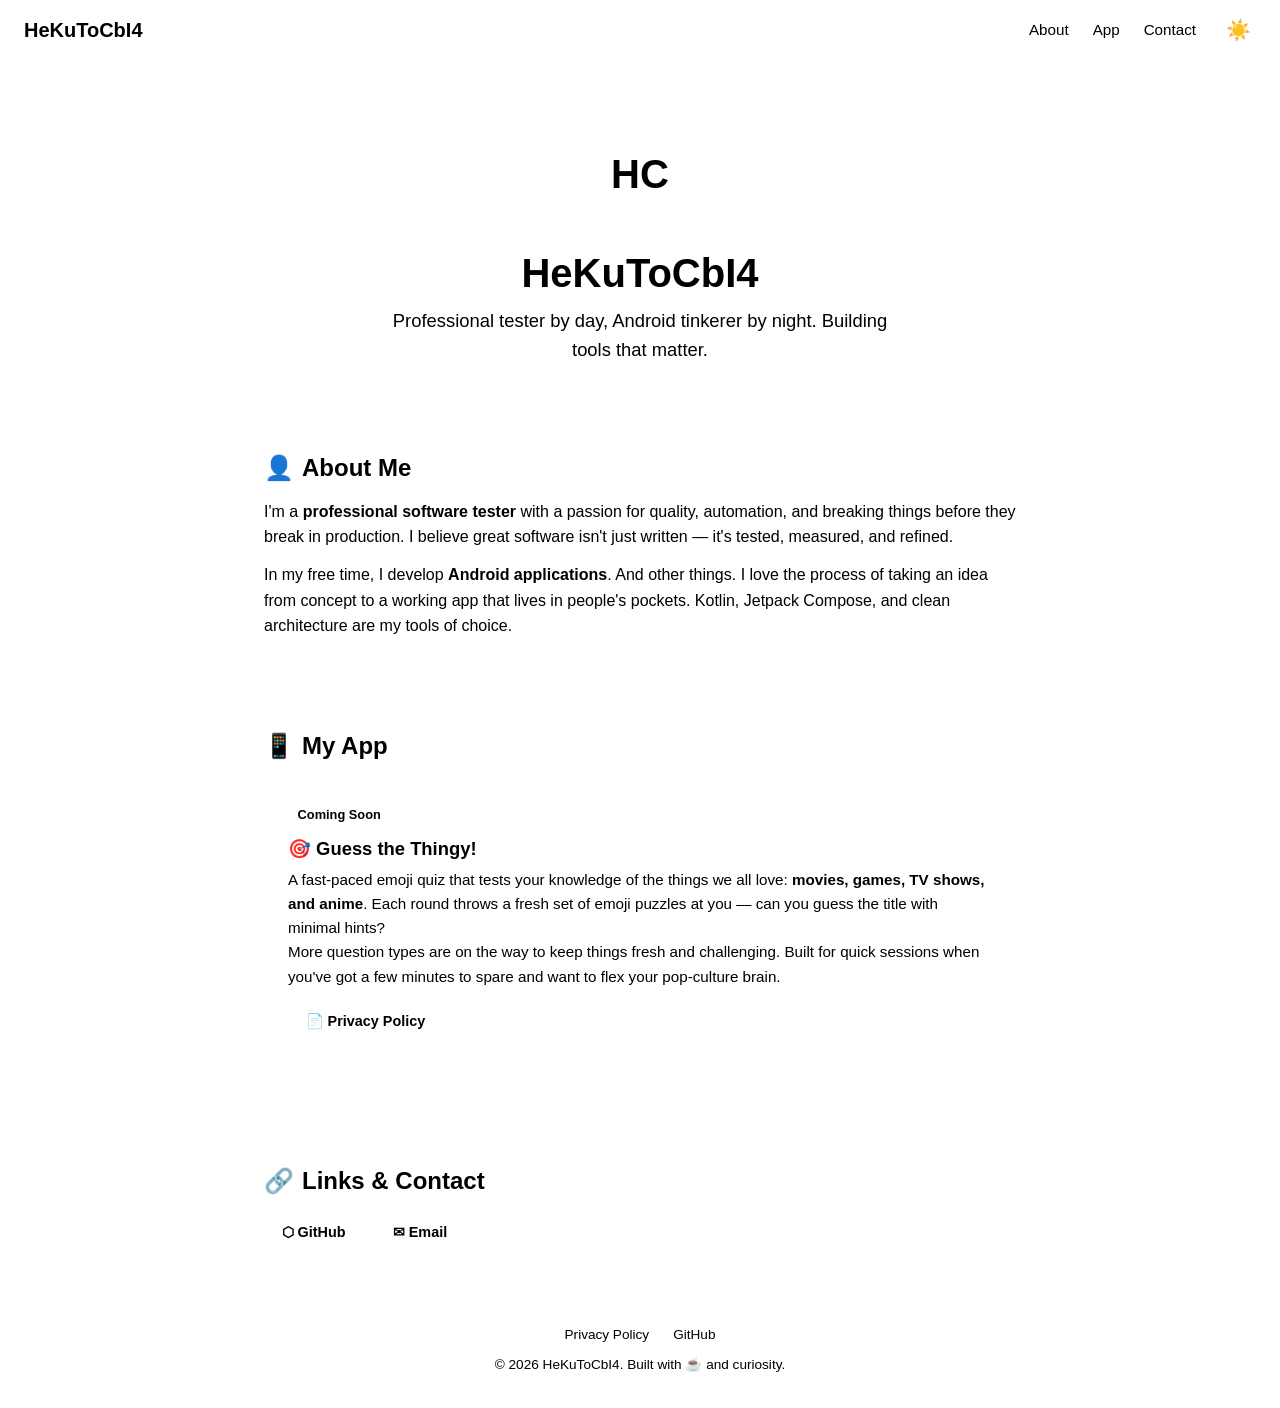
==== index.html @ b341ae11 "first draft" ====
<!DOCTYPE html>
<html lang="en" data-theme="dark">
<head>
  <meta charset="UTF-8">
  <meta name="viewport" content="width=device-width, initial-scale=1.0">
  <meta name="description" content="HeKuToCbI4 — Professional tester | Beginner Android app developer">
  <title>HeKuToCbI4 — Tester & Developer</title>

  <!-- MD3 Color Tokens -->
  <link rel="stylesheet" href="css/dark.css">
  <link rel="stylesheet" href="css/dark-mc.css">
  <link rel="stylesheet" href="css/dark-hc.css">
  <link rel="stylesheet" href="css/light.css">
  <link rel="stylesheet" href="css/light-mc.css">
  <link rel="stylesheet" href="css/light-hc.css">

  <!-- Layout -->
  <link rel="stylesheet" href="main.css">

  <script>
    (function () {
      const saved = localStorage.getItem('theme');
      if (saved === 'light') {
        document.documentElement.dataset.theme = 'light';
      }
    })();
  </script>
</head>
<body>
  <nav class="site-nav">
    <span class="logo">HeKuToCbI4</span>
    <ul class="nav-links">
      <li><a href="#about">About</a></li>
      <li><a href="#app">App</a></li>
      <li><a href="#contact">Contact</a></li>
      <li><button class="theme-toggle" id="theme-toggle" aria-label="Toggle theme" title="Toggle light/dark mode">🌙</button></li>
    </ul>
  </nav>

  <main>
    <!-- Hero -->
    <header class="hero">
      <div class="avatar">HC</div>
      <h1>HeKuToCbI4</h1>
      <p class="tagline">Professional tester by day, Android tinkerer by night. Building tools that matter.</p>
    </header>

    <div class="container">

      <!-- About -->
      <section class="section" id="about">
        <h2><span class="icon">👤</span> About Me</h2>
        <p>
          I'm a <strong>professional software tester</strong> with a passion for quality, automation,
          and breaking things before they break in production. I believe great software isn't just
          written — it's tested, measured, and refined.
        </p>
        <p>
          In my free time, I develop <strong>Android applications</strong>. And other things. I love the process of
          taking an idea from concept to a working app that lives in people's pockets. Kotlin,
          Jetpack Compose, and clean architecture are my tools of choice.
        </p>
      </section>

      <!-- App -->
      <section class="section" id="app">
        <h2><span class="icon">📱</span> My App</h2>

        <article class="card">
          <span class="badge">Coming Soon</span>
          <h3>🎯 Guess the Thingy!</h3>
          <p>
            A fast-paced emoji quiz that tests your knowledge of the things we all love:
            <strong>movies, games, TV shows, and anime</strong>. Each round throws a fresh
            set of emoji puzzles at you — can you guess the title with minimal hints?
          </p>
          <p>
            More question types are on the way to keep things fresh and challenging.
            Built for quick sessions when you've got a few minutes to spare and want
            to flex your pop-culture brain.
          </p>
          <div class="link-row">
            <a href="privacy-policy.html" class="btn btn-outline">📄 Privacy Policy</a>
          </div>
        </article>
      </section>

      <!-- Contact / Links -->
      <section class="section" id="contact">
        <h2><span class="icon">🔗</span> Links & Contact</h2>
        <div class="link-row">
          <a href="https://github.com/HeKuToCbI4" class="btn btn-primary" target="_blank" rel="noopener">
            ⬡ GitHub
          </a>
          <a href="mailto:hekutocbi4@gmail.com" class="btn btn-outline">
            ✉ Email
          </a>
        </div>
      </section>

    </div>
  </main>

  <footer class="site-footer">
    <div class="footer-links">
      <a href="privacy-policy.html">Privacy Policy</a>
      <a href="https://github.com/HeKuToCbI4" target="_blank" rel="noopener">GitHub</a>
    </div>
    <p>&copy; 2026 HeKuToCbI4. Built with ☕ and curiosity.</p>
  </footer>

  <script>
    (function () {
      const html = document.documentElement;
      const toggle = document.getElementById('theme-toggle');
      const isDark = () => html.dataset.theme === 'dark';

      function applyTheme() {
        const dark = isDark();
        // Remove all theme classes
        html.classList.remove('light', 'light-medium-contrast', 'light-high-contrast',
                               'dark', 'dark-medium-contrast', 'dark-high-contrast');
        // Apply the appropriate class
        html.classList.add(dark ? 'dark' : 'light');
        toggle.textContent = dark ? '☀️' : '🌙';
      }

      toggle.addEventListener('click', () => {
        html.dataset.theme = isDark() ? 'light' : 'dark';
        localStorage.setItem('theme', html.dataset.theme);
        applyTheme();
      });

      applyTheme();
    })();
  </script>
</body>
</html>
---- css/dark.css ----
.dark {
  --md-sys-color-primary: rgb(209 188 255);
  --md-sys-color-surface-tint: rgb(209 188 255);
  --md-sys-color-on-primary: rgb(61 0 143);
  --md-sys-color-primary-container: rgb(85 0 194);
  --md-sys-color-on-primary-container: rgb(191 163 255);
  --md-sys-color-secondary: rgb(209 188 255);
  --md-sys-color-on-secondary: rgb(57 34 105);
  --md-sys-color-secondary-container: rgb(80 57 129);
  --md-sys-color-on-secondary-container: rgb(193 168 248);
  --md-sys-color-tertiary: rgb(255 172 232);
  --md-sys-color-on-tertiary: rgb(94 0 83);
  --md-sys-color-tertiary-container: rgb(128 0 114);
  --md-sys-color-on-tertiary-container: rgb(255 135 228);
  --md-sys-color-error: rgb(255 180 171);
  --md-sys-color-on-error: rgb(105 0 5);
  --md-sys-color-error-container: rgb(147 0 10);
  --md-sys-color-on-error-container: rgb(255 218 214);
  --md-sys-color-background: rgb(21 18 27);
  --md-sys-color-on-background: rgb(231 224 237);
  --md-sys-color-surface: rgb(21 18 27);
  --md-sys-color-on-surface: rgb(231 224 237);
  --md-sys-color-surface-variant: rgb(74 68 85);
  --md-sys-color-on-surface-variant: rgb(204 195 215);
  --md-sys-color-outline: rgb(149 141 160);
  --md-sys-color-outline-variant: rgb(74 68 85);
  --md-sys-color-shadow: rgb(0 0 0);
  --md-sys-color-scrim: rgb(0 0 0);
  --md-sys-color-inverse-surface: rgb(231 224 237);
  --md-sys-color-inverse-on-surface: rgb(50 47 57);
  --md-sys-color-inverse-primary: rgb(112 54 221);
  --md-sys-color-primary-fixed: rgb(234 221 255);
  --md-sys-color-on-primary-fixed: rgb(36 0 91);
  --md-sys-color-primary-fixed-dim: rgb(209 188 255);
  --md-sys-color-on-primary-fixed-variant: rgb(87 9 196);
  --md-sys-color-secondary-fixed: rgb(234 221 255);
  --md-sys-color-on-secondary-fixed: rgb(35 7 83);
  --md-sys-color-secondary-fixed-dim: rgb(209 188 255);
  --md-sys-color-on-secondary-fixed-variant: rgb(80 57 129);
  --md-sys-color-tertiary-fixed: rgb(255 215 240);
  --md-sys-color-on-tertiary-fixed: rgb(58 0 51);
  --md-sys-color-tertiary-fixed-dim: rgb(255 172 232);
  --md-sys-color-on-tertiary-fixed-variant: rgb(131 5 117);
  --md-sys-color-surface-dim: rgb(21 18 27);
  --md-sys-color-surface-bright: rgb(59 55 66);
  --md-sys-color-surface-container-lowest: rgb(16 13 22);
  --md-sys-color-surface-container-low: rgb(29 26 36);
  --md-sys-color-surface-container: rgb(33 30 40);
  --md-sys-color-surface-container-high: rgb(44 40 50);
  --md-sys-color-surface-container-highest: rgb(55 51 61);
}
---- css/dark-mc.css ----
.dark-medium-contrast {
  --md-sys-color-primary: rgb(228 214 255);
  --md-sys-color-surface-tint: rgb(209 188 255);
  --md-sys-color-on-primary: rgb(48 0 116);
  --md-sys-color-primary-container: rgb(162 119 255);
  --md-sys-color-on-primary-container: rgb(0 0 0);
  --md-sys-color-secondary: rgb(228 214 255);
  --md-sys-color-on-secondary: rgb(46 21 93);
  --md-sys-color-secondary-container: rgb(156 132 209);
  --md-sys-color-on-secondary-container: rgb(0 0 0);
  --md-sys-color-tertiary: rgb(255 206 238);
  --md-sys-color-on-tertiary: rgb(75 0 66);
  --md-sys-color-tertiary-container: rgb(222 97 197);
  --md-sys-color-on-tertiary-container: rgb(0 0 0);
  --md-sys-color-error: rgb(255 210 204);
  --md-sys-color-on-error: rgb(84 0 3);
  --md-sys-color-error-container: rgb(255 84 73);
  --md-sys-color-on-error-container: rgb(0 0 0);
  --md-sys-color-background: rgb(21 18 27);
  --md-sys-color-on-background: rgb(231 224 237);
  --md-sys-color-surface: rgb(21 18 27);
  --md-sys-color-on-surface: rgb(255 255 255);
  --md-sys-color-surface-variant: rgb(74 68 85);
  --md-sys-color-on-surface-variant: rgb(226 217 237);
  --md-sys-color-outline: rgb(183 174 194);
  --md-sys-color-outline-variant: rgb(149 141 160);
  --md-sys-color-shadow: rgb(0 0 0);
  --md-sys-color-scrim: rgb(0 0 0);
  --md-sys-color-inverse-surface: rgb(231 224 237);
  --md-sys-color-inverse-on-surface: rgb(44 40 50);
  --md-sys-color-inverse-primary: rgb(89 13 197);
  --md-sys-color-primary-fixed: rgb(234 221 255);
  --md-sys-color-on-primary-fixed: rgb(23 0 65);
  --md-sys-color-primary-fixed-dim: rgb(209 188 255);
  --md-sys-color-on-primary-fixed-variant: rgb(68 0 158);
  --md-sys-color-secondary-fixed: rgb(234 221 255);
  --md-sys-color-on-secondary-fixed: rgb(23 0 65);
  --md-sys-color-secondary-fixed-dim: rgb(209 188 255);
  --md-sys-color-on-secondary-fixed-variant: rgb(63 40 111);
  --md-sys-color-tertiary-fixed: rgb(255 215 240);
  --md-sys-color-on-tertiary-fixed: rgb(40 0 34);
  --md-sys-color-tertiary-fixed-dim: rgb(255 172 232);
  --md-sys-color-on-tertiary-fixed-variant: rgb(104 0 92);
  --md-sys-color-surface-dim: rgb(21 18 27);
  --md-sys-color-surface-bright: rgb(71 67 77);
  --md-sys-color-surface-container-lowest: rgb(8 6 14);
  --md-sys-color-surface-container-low: rgb(31 28 38);
  --md-sys-color-surface-container: rgb(42 38 48);
  --md-sys-color-surface-container-high: rgb(53 49 59);
  --md-sys-color-surface-container-highest: rgb(64 60 70);
}
---- css/dark-hc.css ----
.dark-high-contrast {
  --md-sys-color-primary: rgb(246 236 255);
  --md-sys-color-surface-tint: rgb(209 188 255);
  --md-sys-color-on-primary: rgb(0 0 0);
  --md-sys-color-primary-container: rgb(206 183 255);
  --md-sys-color-on-primary-container: rgb(16 0 50);
  --md-sys-color-secondary: rgb(246 236 255);
  --md-sys-color-on-secondary: rgb(0 0 0);
  --md-sys-color-secondary-container: rgb(206 183 255);
  --md-sys-color-on-secondary-container: rgb(16 0 50);
  --md-sys-color-tertiary: rgb(255 235 245);
  --md-sys-color-on-tertiary: rgb(0 0 0);
  --md-sys-color-tertiary-container: rgb(255 166 231);
  --md-sys-color-on-tertiary-container: rgb(30 0 25);
  --md-sys-color-error: rgb(255 236 233);
  --md-sys-color-on-error: rgb(0 0 0);
  --md-sys-color-error-container: rgb(255 174 164);
  --md-sys-color-on-error-container: rgb(34 0 1);
  --md-sys-color-background: rgb(21 18 27);
  --md-sys-color-on-background: rgb(231 224 237);
  --md-sys-color-surface: rgb(21 18 27);
  --md-sys-color-on-surface: rgb(255 255 255);
  --md-sys-color-surface-variant: rgb(74 68 85);
  --md-sys-color-on-surface-variant: rgb(255 255 255);
  --md-sys-color-outline: rgb(246 236 255);
  --md-sys-color-outline-variant: rgb(200 191 211);
  --md-sys-color-shadow: rgb(0 0 0);
  --md-sys-color-scrim: rgb(0 0 0);
  --md-sys-color-inverse-surface: rgb(231 224 237);
  --md-sys-color-inverse-on-surface: rgb(0 0 0);
  --md-sys-color-inverse-primary: rgb(89 13 197);
  --md-sys-color-primary-fixed: rgb(234 221 255);
  --md-sys-color-on-primary-fixed: rgb(0 0 0);
  --md-sys-color-primary-fixed-dim: rgb(209 188 255);
  --md-sys-color-on-primary-fixed-variant: rgb(23 0 65);
  --md-sys-color-secondary-fixed: rgb(234 221 255);
  --md-sys-color-on-secondary-fixed: rgb(0 0 0);
  --md-sys-color-secondary-fixed-dim: rgb(209 188 255);
  --md-sys-color-on-secondary-fixed-variant: rgb(23 0 65);
  --md-sys-color-tertiary-fixed: rgb(255 215 240);
  --md-sys-color-on-tertiary-fixed: rgb(0 0 0);
  --md-sys-color-tertiary-fixed-dim: rgb(255 172 232);
  --md-sys-color-on-tertiary-fixed-variant: rgb(40 0 34);
  --md-sys-color-surface-dim: rgb(21 18 27);
  --md-sys-color-surface-bright: rgb(83 78 89);
  --md-sys-color-surface-container-lowest: rgb(0 0 0);
  --md-sys-color-surface-container-low: rgb(33 30 40);
  --md-sys-color-surface-container: rgb(50 47 57);
  --md-sys-color-surface-container-high: rgb(62 58 68);
  --md-sys-color-surface-container-highest: rgb(73 69 80);
}
---- css/light.css ----
.light {
  --md-sys-color-primary: rgb(58 0 138);
  --md-sys-color-surface-tint: rgb(112 54 221);
  --md-sys-color-on-primary: rgb(255 255 255);
  --md-sys-color-primary-container: rgb(85 0 194);
  --md-sys-color-on-primary-container: rgb(191 163 255);
  --md-sys-color-secondary: rgb(104 82 154);
  --md-sys-color-on-secondary: rgb(255 255 255);
  --md-sys-color-secondary-container: rgb(200 174 255);
  --md-sys-color-on-secondary-container: rgb(84 62 133);
  --md-sys-color-tertiary: rgb(90 0 79);
  --md-sys-color-on-tertiary: rgb(255 255 255);
  --md-sys-color-tertiary-container: rgb(128 0 114);
  --md-sys-color-on-tertiary-container: rgb(255 135 228);
  --md-sys-color-error: rgb(186 26 26);
  --md-sys-color-on-error: rgb(255 255 255);
  --md-sys-color-error-container: rgb(255 218 214);
  --md-sys-color-on-error-container: rgb(147 0 10);
  --md-sys-color-background: rgb(254 247 255);
  --md-sys-color-on-background: rgb(29 26 36);
  --md-sys-color-surface: rgb(254 247 255);
  --md-sys-color-on-surface: rgb(29 26 36);
  --md-sys-color-surface-variant: rgb(232 223 244);
  --md-sys-color-on-surface-variant: rgb(74 68 85);
  --md-sys-color-outline: rgb(123 116 134);
  --md-sys-color-outline-variant: rgb(204 195 215);
  --md-sys-color-shadow: rgb(0 0 0);
  --md-sys-color-scrim: rgb(0 0 0);
  --md-sys-color-inverse-surface: rgb(50 47 57);
  --md-sys-color-inverse-on-surface: rgb(246 238 252);
  --md-sys-color-inverse-primary: rgb(209 188 255);
  --md-sys-color-primary-fixed: rgb(234 221 255);
  --md-sys-color-on-primary-fixed: rgb(36 0 91);
  --md-sys-color-primary-fixed-dim: rgb(209 188 255);
  --md-sys-color-on-primary-fixed-variant: rgb(87 9 196);
  --md-sys-color-secondary-fixed: rgb(234 221 255);
  --md-sys-color-on-secondary-fixed: rgb(35 7 83);
  --md-sys-color-secondary-fixed-dim: rgb(209 188 255);
  --md-sys-color-on-secondary-fixed-variant: rgb(80 57 129);
  --md-sys-color-tertiary-fixed: rgb(255 215 240);
  --md-sys-color-on-tertiary-fixed: rgb(58 0 51);
  --md-sys-color-tertiary-fixed-dim: rgb(255 172 232);
  --md-sys-color-on-tertiary-fixed-variant: rgb(131 5 117);
  --md-sys-color-surface-dim: rgb(223 215 229);
  --md-sys-color-surface-bright: rgb(254 247 255);
  --md-sys-color-surface-container-lowest: rgb(255 255 255);
  --md-sys-color-surface-container-low: rgb(249 241 255);
  --md-sys-color-surface-container: rgb(243 235 249);
  --md-sys-color-surface-container-high: rgb(237 229 243);
  --md-sys-color-surface-container-highest: rgb(231 224 237);
}
---- css/light-mc.css ----
.light-medium-contrast {
  --md-sys-color-primary: rgb(58 0 138);
  --md-sys-color-surface-tint: rgb(112 54 221);
  --md-sys-color-on-primary: rgb(255 255 255);
  --md-sys-color-primary-container: rgb(85 0 194);
  --md-sys-color-on-primary-container: rgb(228 214 255);
  --md-sys-color-secondary: rgb(63 40 111);
  --md-sys-color-on-secondary: rgb(255 255 255);
  --md-sys-color-secondary-container: rgb(119 96 170);
  --md-sys-color-on-secondary-container: rgb(255 255 255);
  --md-sys-color-tertiary: rgb(90 0 79);
  --md-sys-color-on-tertiary: rgb(255 255 255);
  --md-sys-color-tertiary-container: rgb(128 0 114);
  --md-sys-color-on-tertiary-container: rgb(255 206 238);
  --md-sys-color-error: rgb(116 0 6);
  --md-sys-color-on-error: rgb(255 255 255);
  --md-sys-color-error-container: rgb(207 44 39);
  --md-sys-color-on-error-container: rgb(255 255 255);
  --md-sys-color-background: rgb(254 247 255);
  --md-sys-color-on-background: rgb(29 26 36);
  --md-sys-color-surface: rgb(254 247 255);
  --md-sys-color-on-surface: rgb(19 16 25);
  --md-sys-color-surface-variant: rgb(232 223 244);
  --md-sys-color-on-surface-variant: rgb(57 52 67);
  --md-sys-color-outline: rgb(86 80 97);
  --md-sys-color-outline-variant: rgb(113 106 124);
  --md-sys-color-shadow: rgb(0 0 0);
  --md-sys-color-scrim: rgb(0 0 0);
  --md-sys-color-inverse-surface: rgb(50 47 57);
  --md-sys-color-inverse-on-surface: rgb(246 238 252);
  --md-sys-color-inverse-primary: rgb(209 188 255);
  --md-sys-color-primary-fixed: rgb(127 72 236);
  --md-sys-color-on-primary-fixed: rgb(255 255 255);
  --md-sys-color-primary-fixed-dim: rgb(102 40 210);
  --md-sys-color-on-primary-fixed-variant: rgb(255 255 255);
  --md-sys-color-secondary-fixed: rgb(119 96 170);
  --md-sys-color-on-secondary-fixed: rgb(255 255 255);
  --md-sys-color-secondary-fixed-dim: rgb(94 72 144);
  --md-sys-color-on-secondary-fixed-variant: rgb(255 255 255);
  --md-sys-color-tertiary-fixed: rgb(179 60 159);
  --md-sys-color-on-tertiary-fixed: rgb(255 255 255);
  --md-sys-color-tertiary-fixed-dim: rgb(149 30 132);
  --md-sys-color-on-tertiary-fixed-variant: rgb(255 255 255);
  --md-sys-color-surface-dim: rgb(203 196 209);
  --md-sys-color-surface-bright: rgb(254 247 255);
  --md-sys-color-surface-container-lowest: rgb(255 255 255);
  --md-sys-color-surface-container-low: rgb(249 241 255);
  --md-sys-color-surface-container: rgb(237 229 243);
  --md-sys-color-surface-container-high: rgb(226 218 232);
  --md-sys-color-surface-container-highest: rgb(214 207 220);
}
---- css/light-hc.css ----
.light-high-contrast {
  --md-sys-color-primary: rgb(56 0 133);
  --md-sys-color-surface-tint: rgb(112 54 221);
  --md-sys-color-on-primary: rgb(255 255 255);
  --md-sys-color-primary-container: rgb(85 0 194);
  --md-sys-color-on-primary-container: rgb(255 255 255);
  --md-sys-color-secondary: rgb(52 29 100);
  --md-sys-color-on-secondary: rgb(255 255 255);
  --md-sys-color-secondary-container: rgb(82 60 131);
  --md-sys-color-on-secondary-container: rgb(255 255 255);
  --md-sys-color-tertiary: rgb(86 0 76);
  --md-sys-color-on-tertiary: rgb(255 255 255);
  --md-sys-color-tertiary-container: rgb(128 0 114);
  --md-sys-color-on-tertiary-container: rgb(255 255 255);
  --md-sys-color-error: rgb(96 0 4);
  --md-sys-color-on-error: rgb(255 255 255);
  --md-sys-color-error-container: rgb(152 0 10);
  --md-sys-color-on-error-container: rgb(255 255 255);
  --md-sys-color-background: rgb(254 247 255);
  --md-sys-color-on-background: rgb(29 26 36);
  --md-sys-color-surface: rgb(254 247 255);
  --md-sys-color-on-surface: rgb(0 0 0);
  --md-sys-color-surface-variant: rgb(232 223 244);
  --md-sys-color-on-surface-variant: rgb(0 0 0);
  --md-sys-color-outline: rgb(47 42 57);
  --md-sys-color-outline-variant: rgb(76 70 87);
  --md-sys-color-shadow: rgb(0 0 0);
  --md-sys-color-scrim: rgb(0 0 0);
  --md-sys-color-inverse-surface: rgb(50 47 57);
  --md-sys-color-inverse-on-surface: rgb(255 255 255);
  --md-sys-color-inverse-primary: rgb(209 188 255);
  --md-sys-color-primary-fixed: rgb(90 17 199);
  --md-sys-color-on-primary-fixed: rgb(255 255 255);
  --md-sys-color-primary-fixed-dim: rgb(64 0 149);
  --md-sys-color-on-primary-fixed-variant: rgb(255 255 255);
  --md-sys-color-secondary-fixed: rgb(82 60 131);
  --md-sys-color-on-secondary-fixed: rgb(255 255 255);
  --md-sys-color-secondary-fixed-dim: rgb(59 36 107);
  --md-sys-color-on-secondary-fixed-variant: rgb(255 255 255);
  --md-sys-color-tertiary-fixed: rgb(134 11 119);
  --md-sys-color-on-tertiary-fixed: rgb(255 255 255);
  --md-sys-color-tertiary-fixed-dim: rgb(98 0 87);
  --md-sys-color-on-tertiary-fixed-variant: rgb(255 255 255);
  --md-sys-color-surface-dim: rgb(189 182 195);
  --md-sys-color-surface-bright: rgb(254 247 255);
  --md-sys-color-surface-container-lowest: rgb(255 255 255);
  --md-sys-color-surface-container-low: rgb(246 238 252);
  --md-sys-color-surface-container: rgb(231 224 237);
  --md-sys-color-surface-container-high: rgb(217 210 223);
  --md-sys-color-surface-container-highest: rgb(203 196 209);
}
---- main.css ----
/* ── Reset & Base ── */
*,
*::before,
*::after {
  box-sizing: border-box;
  margin: 0;
  padding: 0;
}

html {
  scroll-behavior: smooth;
}

body {
  font-family: "Segoe UI", Roboto, "Helvetica Neue", Arial, sans-serif;
  background-color: rgb(var(--md-sys-color-background));
  color: rgb(var(--md-sys-color-on-background));
  line-height: 1.6;
  min-height: 100vh;
  display: flex;
  flex-direction: column;
}

body.dark {
  color-scheme: dark;
}

/* ── Typography ── */
h1, h2, h3, h4 {
  line-height: 1.25;
  font-weight: 600;
}

a {
  color: rgb(var(--md-sys-color-primary));
  text-decoration: none;
  transition: color 0.2s ease;
}

a:hover {
  color: rgb(var(--md-sys-color-on-primary-container));
  text-decoration: underline;
}

/* ── Navigation ── */
.site-nav {
  display: flex;
  align-items: center;
  justify-content: space-between;
  padding: 0.75rem 1.5rem;
  background-color: rgb(var(--md-sys-color-surface-container));
  border-bottom: 1px solid rgb(var(--md-sys-color-outline-variant));
  position: sticky;
  top: 0;
  z-index: 10;
}

.site-nav .logo {
  font-weight: 700;
  font-size: 1.25rem;
  color: rgb(var(--md-sys-color-on-surface));
}

.nav-links {
  display: flex;
  align-items: center;
  gap: 1.5rem;
  list-style: none;
}

.nav-links a {
  font-weight: 500;
  font-size: 0.95rem;
  color: rgb(var(--md-sys-color-on-surface-variant));
}

.nav-links a:hover {
  color: rgb(var(--md-sys-color-on-surface));
}

/* Theme toggle */
.theme-toggle {
  background: none;
  border: 1px solid rgb(var(--md-sys-color-outline));
  color: rgb(var(--md-sys-color-on-surface-variant));
  cursor: pointer;
  font-size: 1.25rem;
  border-radius: 50%;
  width: 2.25rem;
  height: 2.25rem;
  display: flex;
  align-items: center;
  justify-content: center;
  transition: background-color 0.2s;
}

.theme-toggle:hover {
  background-color: rgb(var(--md-sys-color-surface-container-highest));
}

/* ── Layout ── */
.container {
  max-width: 800px;
  margin: 0 auto;
  padding: 0 1.5rem;
}

main {
  flex: 1;
}

/* ── Hero ── */
.hero {
  text-align: center;
  padding: 4rem 1.5rem 3rem;
}

.hero .avatar {
  width: 100px;
  height: 100px;
  border-radius: 50%;
  background: linear-gradient(135deg,
    rgb(var(--md-sys-color-primary)) 0%,
    rgb(var(--md-sys-color-tertiary)) 100%);
  display: flex;
  align-items: center;
  justify-content: center;
  font-size: 2.5rem;
  font-weight: 700;
  color: rgb(var(--md-sys-color-on-primary));
  margin: 0 auto 1.5rem;
  user-select: none;
}

.hero h1 {
  font-size: 2.5rem;
  margin-bottom: 0.5rem;
  color: rgb(var(--md-sys-color-on-surface));
}

.hero .tagline {
  font-size: 1.15rem;
  color: rgb(var(--md-sys-color-on-surface-variant));
  max-width: 500px;
  margin: 0 auto;
}

/* ── Section ── */
.section {
  padding: 2.5rem 0;
}

.section + .section {
  border-top: 1px solid rgb(var(--md-sys-color-outline-variant));
}

.section h2 {
  font-size: 1.5rem;
  margin-bottom: 1rem;
  color: rgb(var(--md-sys-color-on-surface));
  display: flex;
  align-items: center;
  gap: 0.5rem;
}

.section h2 .icon {
  font-size: 1.5rem;
}

.section p {
  color: rgb(var(--md-sys-color-on-surface-variant));
  margin-bottom: 0.75rem;
}

/* ── Card ── */
.card {
  background-color: rgb(var(--md-sys-color-surface-container-low));
  border: 1px solid rgb(var(--md-sys-color-outline-variant));
  border-radius: 0.75rem;
  padding: 1.5rem;
  margin-bottom: 1.25rem;
  transition: box-shadow 0.2s ease;
}

.card:hover {
  box-shadow: 0 2px 12px rgb(var(--md-sys-color-shadow) / 0.12);
}

.card h3 {
  font-size: 1.15rem;
  margin-bottom: 0.5rem;
  color: rgb(var(--md-sys-color-on-surface));
}

.card p {
  font-size: 0.95rem;
  margin-bottom: 0;
}

.card .badge {
  display: inline-block;
  font-size: 0.8rem;
  font-weight: 600;
  padding: 0.2rem 0.6rem;
  border-radius: 0.5rem;
  margin-bottom: 0.5rem;
  background-color: rgb(var(--md-sys-color-secondary-container));
  color: rgb(var(--md-sys-color-on-secondary-container));
}

/* ── Link buttons ── */
.link-row {
  display: flex;
  flex-wrap: wrap;
  gap: 0.75rem;
  margin-top: 0.75rem;
}

.btn {
  display: inline-flex;
  align-items: center;
  gap: 0.4rem;
  padding: 0.55rem 1.1rem;
  border-radius: 1.5rem;
  font-size: 0.9rem;
  font-weight: 600;
  border: none;
  cursor: pointer;
  transition: background-color 0.2s, opacity 0.2s;
  text-decoration: none;
}

.btn:hover {
  text-decoration: none;
}

.btn-primary {
  background-color: rgb(var(--md-sys-color-primary));
  color: rgb(var(--md-sys-color-on-primary));
}

.btn-primary:hover {
  background-color: rgb(var(--md-sys-color-primary-fixed-dim));
  color: rgb(var(--md-sys-color-on-primary-fixed));
}

.btn-outline {
  background: transparent;
  border: 1px solid rgb(var(--md-sys-color-outline));
  color: rgb(var(--md-sys-color-primary));
}

.btn-outline:hover {
  background-color: rgb(var(--md-sys-color-surface-container-highest));
  color: rgb(var(--md-sys-color-primary));
}

/* ── Privacy policy page ── */
.policy-content {
  padding: 3rem 0;
}

.policy-content h1 {
  font-size: 2rem;
  margin-bottom: 0.25rem;
}

.policy-content .last-updated {
  color: rgb(var(--md-sys-color-on-surface-variant));
  font-size: 0.9rem;
  margin-bottom: 2rem;
}

.policy-content h2 {
  font-size: 1.25rem;
  margin: 2rem 0 0.75rem;
  color: rgb(var(--md-sys-color-on-surface));
}

.policy-content p,
.policy-content ul {
  color: rgb(var(--md-sys-color-on-surface-variant));
  margin-bottom: 0.75rem;
}

.policy-content ul {
  padding-left: 1.5rem;
}

.policy-content ul li {
  margin-bottom: 0.35rem;
}

/* ── Footer ── */
.site-footer {
  text-align: center;
  padding: 2rem 1.5rem;
  border-top: 1px solid rgb(var(--md-sys-color-outline-variant));
  color: rgb(var(--md-sys-color-on-surface-variant));
  font-size: 0.85rem;
}

.site-footer .footer-links {
  display: flex;
  justify-content: center;
  gap: 1.5rem;
  margin-bottom: 0.5rem;
}

.site-footer .footer-links a {
  font-weight: 500;
}

/* ── Responsive ── */
@media (max-width: 600px) {
  .hero h1 {
    font-size: 1.75rem;
  }

  .hero .tagline {
    font-size: 1rem;
  }

  .site-nav {
    padding: 0.6rem 1rem;
  }

  .nav-links {
    gap: 1rem;
  }

  .section {
    padding: 2rem 0;
  }
}
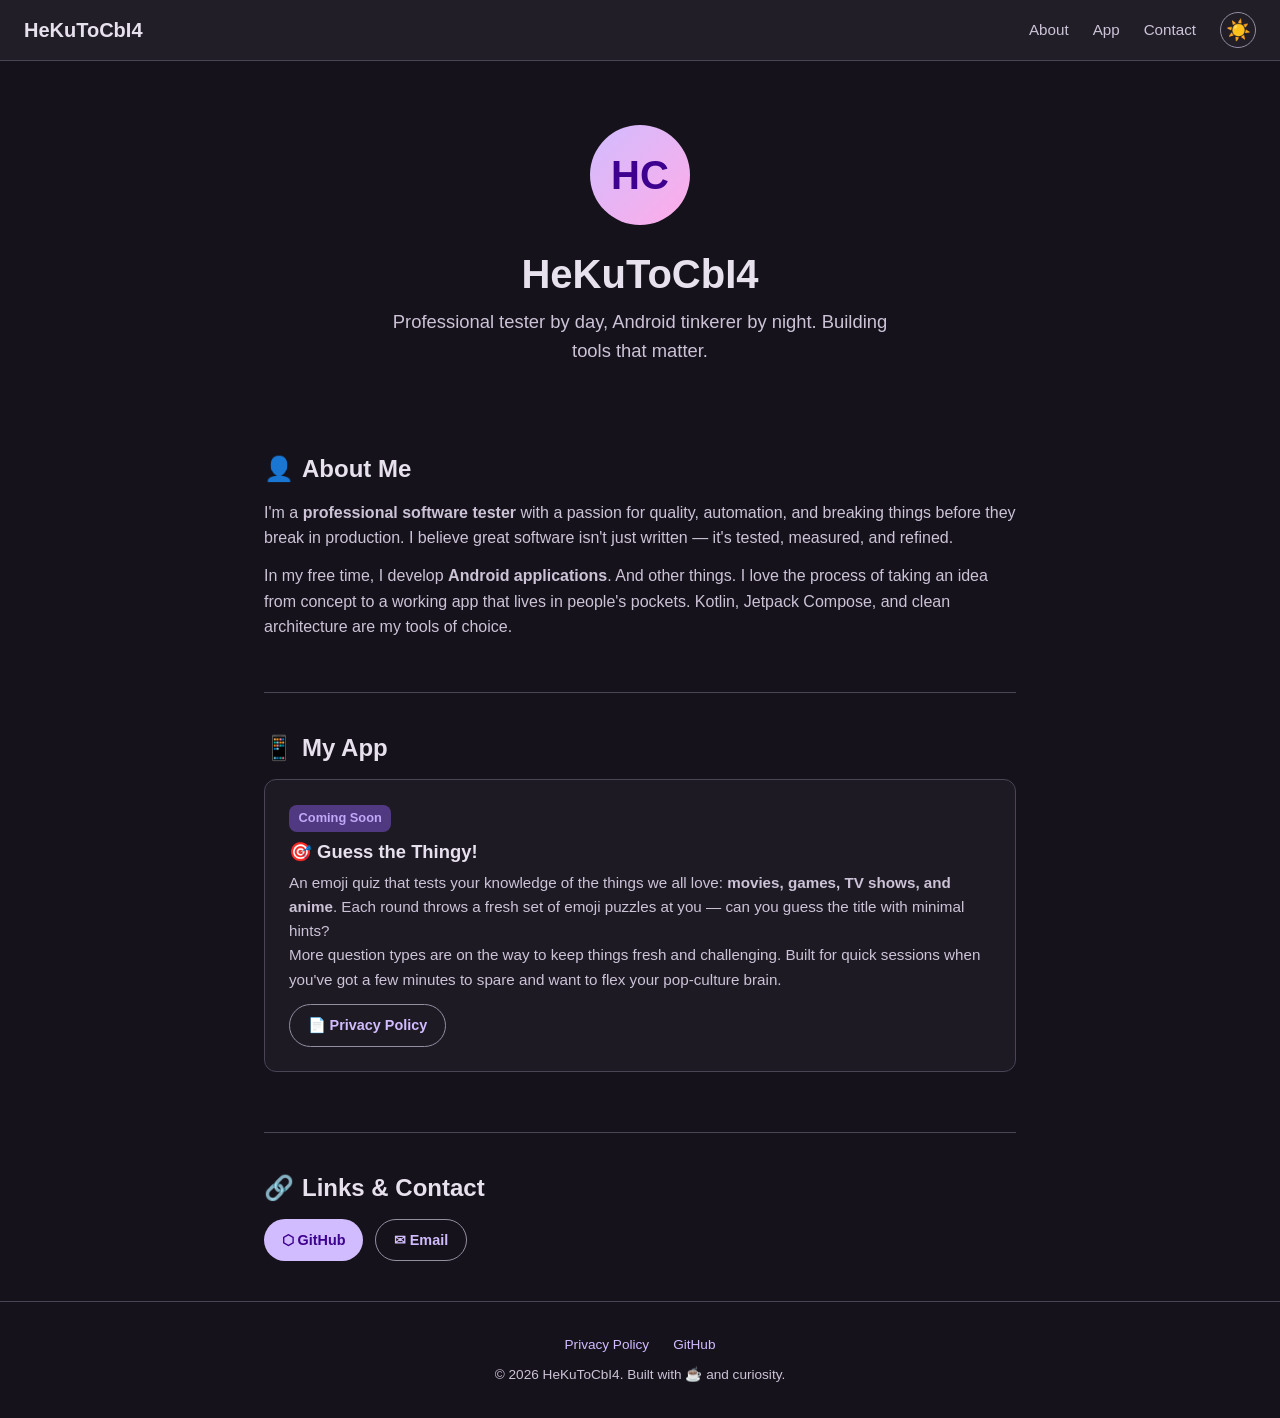
==== commit 27af7e1f: "Minor change of a description" ====
--- a/index.html
+++ b/index.html
@@ -70,7 +70,7 @@
           <span class="badge">Coming Soon</span>
           <h3>🎯 Guess the Thingy!</h3>
           <p>
-            A fast-paced emoji quiz that tests your knowledge of the things we all love:
+            An emoji quiz that tests your knowledge of the things we all love:
             <strong>movies, games, TV shows, and anime</strong>. Each round throws a fresh
             set of emoji puzzles at you — can you guess the title with minimal hints?
           </p>
--- a/main.css
+++ b/main.css
@@ -13,8 +13,8 @@
 
 body {
   font-family: "Segoe UI", Roboto, "Helvetica Neue", Arial, sans-serif;
-  background-color: rgb(var(--md-sys-color-background));
-  color: rgb(var(--md-sys-color-on-background));
+  background-color: var(--md-sys-color-background);
+  color: var(--md-sys-color-on-background);
   line-height: 1.6;
   min-height: 100vh;
   display: flex;
@@ -23,6 +23,9 @@
 
 body.dark {
   color-scheme: dark;
+}
+body.light {
+  color-scheme: light;
 }
 
 /* ── Typography ── */
@@ -32,13 +35,13 @@
 }
 
 a {
-  color: rgb(var(--md-sys-color-primary));
+  color: var(--md-sys-color-primary);
   text-decoration: none;
   transition: color 0.2s ease;
 }
 
 a:hover {
-  color: rgb(var(--md-sys-color-on-primary-container));
+  color: var(--md-sys-color-on-primary-container);
   text-decoration: underline;
 }
 
@@ -48,8 +51,8 @@
   align-items: center;
   justify-content: space-between;
   padding: 0.75rem 1.5rem;
-  background-color: rgb(var(--md-sys-color-surface-container));
-  border-bottom: 1px solid rgb(var(--md-sys-color-outline-variant));
+  background-color: var(--md-sys-color-surface-container);
+  border-bottom: 1px solid var(--md-sys-color-outline-variant);
   position: sticky;
   top: 0;
   z-index: 10;
@@ -58,7 +61,7 @@
 .site-nav .logo {
   font-weight: 700;
   font-size: 1.25rem;
-  color: rgb(var(--md-sys-color-on-surface));
+  color: var(--md-sys-color-on-surface);
 }
 
 .nav-links {
@@ -71,18 +74,18 @@
 .nav-links a {
   font-weight: 500;
   font-size: 0.95rem;
-  color: rgb(var(--md-sys-color-on-surface-variant));
+  color: var(--md-sys-color-on-surface-variant);
 }
 
 .nav-links a:hover {
-  color: rgb(var(--md-sys-color-on-surface));
+  color: var(--md-sys-color-on-surface);
 }
 
 /* Theme toggle */
 .theme-toggle {
   background: none;
-  border: 1px solid rgb(var(--md-sys-color-outline));
-  color: rgb(var(--md-sys-color-on-surface-variant));
+  border: 1px solid var(--md-sys-color-outline);
+  color: var(--md-sys-color-on-surface-variant);
   cursor: pointer;
   font-size: 1.25rem;
   border-radius: 50%;
@@ -95,7 +98,7 @@
 }
 
 .theme-toggle:hover {
-  background-color: rgb(var(--md-sys-color-surface-container-highest));
+  background-color: var(--md-sys-color-surface-container-highest);
 }
 
 /* ── Layout ── */
@@ -120,14 +123,14 @@
   height: 100px;
   border-radius: 50%;
   background: linear-gradient(135deg,
-    rgb(var(--md-sys-color-primary)) 0%,
-    rgb(var(--md-sys-color-tertiary)) 100%);
+    var(--md-sys-color-primary) 0%,
+    var(--md-sys-color-tertiary) 100%);
   display: flex;
   align-items: center;
   justify-content: center;
   font-size: 2.5rem;
   font-weight: 700;
-  color: rgb(var(--md-sys-color-on-primary));
+  color: var(--md-sys-color-on-primary);
   margin: 0 auto 1.5rem;
   user-select: none;
 }
@@ -135,12 +138,12 @@
 .hero h1 {
   font-size: 2.5rem;
   margin-bottom: 0.5rem;
-  color: rgb(var(--md-sys-color-on-surface));
+  color: var(--md-sys-color-on-surface);
 }
 
 .hero .tagline {
   font-size: 1.15rem;
-  color: rgb(var(--md-sys-color-on-surface-variant));
+  color: var(--md-sys-color-on-surface-variant);
   max-width: 500px;
   margin: 0 auto;
 }
@@ -151,13 +154,13 @@
 }
 
 .section + .section {
-  border-top: 1px solid rgb(var(--md-sys-color-outline-variant));
+  border-top: 1px solid var(--md-sys-color-outline-variant);
 }
 
 .section h2 {
   font-size: 1.5rem;
   margin-bottom: 1rem;
-  color: rgb(var(--md-sys-color-on-surface));
+  color: var(--md-sys-color-on-surface);
   display: flex;
   align-items: center;
   gap: 0.5rem;
@@ -168,14 +171,14 @@
 }
 
 .section p {
-  color: rgb(var(--md-sys-color-on-surface-variant));
+  color: var(--md-sys-color-on-surface-variant);
   margin-bottom: 0.75rem;
 }
 
 /* ── Card ── */
 .card {
-  background-color: rgb(var(--md-sys-color-surface-container-low));
-  border: 1px solid rgb(var(--md-sys-color-outline-variant));
+  background-color: var(--md-sys-color-surface-container-low);
+  border: 1px solid var(--md-sys-color-outline-variant);
   border-radius: 0.75rem;
   padding: 1.5rem;
   margin-bottom: 1.25rem;
@@ -183,13 +186,13 @@
 }
 
 .card:hover {
-  box-shadow: 0 2px 12px rgb(var(--md-sys-color-shadow) / 0.12);
+  box-shadow: 0 2px 12px rgb(0 0 0 / 0.12);
 }
 
 .card h3 {
   font-size: 1.15rem;
   margin-bottom: 0.5rem;
-  color: rgb(var(--md-sys-color-on-surface));
+  color: var(--md-sys-color-on-surface);
 }
 
 .card p {
@@ -204,8 +207,8 @@
   padding: 0.2rem 0.6rem;
   border-radius: 0.5rem;
   margin-bottom: 0.5rem;
-  background-color: rgb(var(--md-sys-color-secondary-container));
-  color: rgb(var(--md-sys-color-on-secondary-container));
+  background-color: var(--md-sys-color-secondary-container);
+  color: var(--md-sys-color-on-secondary-container);
 }
 
 /* ── Link buttons ── */
@@ -235,24 +238,24 @@
 }
 
 .btn-primary {
-  background-color: rgb(var(--md-sys-color-primary));
-  color: rgb(var(--md-sys-color-on-primary));
+  background-color: var(--md-sys-color-primary);
+  color: var(--md-sys-color-on-primary);
 }
 
 .btn-primary:hover {
-  background-color: rgb(var(--md-sys-color-primary-fixed-dim));
-  color: rgb(var(--md-sys-color-on-primary-fixed));
+  background-color: var(--md-sys-color-primary-fixed-dim);
+  color: var(--md-sys-color-on-primary-fixed);
 }
 
 .btn-outline {
   background: transparent;
-  border: 1px solid rgb(var(--md-sys-color-outline));
-  color: rgb(var(--md-sys-color-primary));
+  border: 1px solid var(--md-sys-color-outline);
+  color: var(--md-sys-color-primary);
 }
 
 .btn-outline:hover {
-  background-color: rgb(var(--md-sys-color-surface-container-highest));
-  color: rgb(var(--md-sys-color-primary));
+  background-color: var(--md-sys-color-surface-container-highest);
+  color: var(--md-sys-color-primary);
 }
 
 /* ── Privacy policy page ── */
@@ -266,7 +269,7 @@
 }
 
 .policy-content .last-updated {
-  color: rgb(var(--md-sys-color-on-surface-variant));
+  color: var(--md-sys-color-on-surface-variant);
   font-size: 0.9rem;
   margin-bottom: 2rem;
 }
@@ -274,12 +277,12 @@
 .policy-content h2 {
   font-size: 1.25rem;
   margin: 2rem 0 0.75rem;
-  color: rgb(var(--md-sys-color-on-surface));
+  color: var(--md-sys-color-on-surface);
 }
 
 .policy-content p,
 .policy-content ul {
-  color: rgb(var(--md-sys-color-on-surface-variant));
+  color: var(--md-sys-color-on-surface-variant);
   margin-bottom: 0.75rem;
 }
 
@@ -295,8 +298,8 @@
 .site-footer {
   text-align: center;
   padding: 2rem 1.5rem;
-  border-top: 1px solid rgb(var(--md-sys-color-outline-variant));
-  color: rgb(var(--md-sys-color-on-surface-variant));
+  border-top: 1px solid var(--md-sys-color-outline-variant);
+  color: var(--md-sys-color-on-surface-variant);
   font-size: 0.85rem;
 }
 
